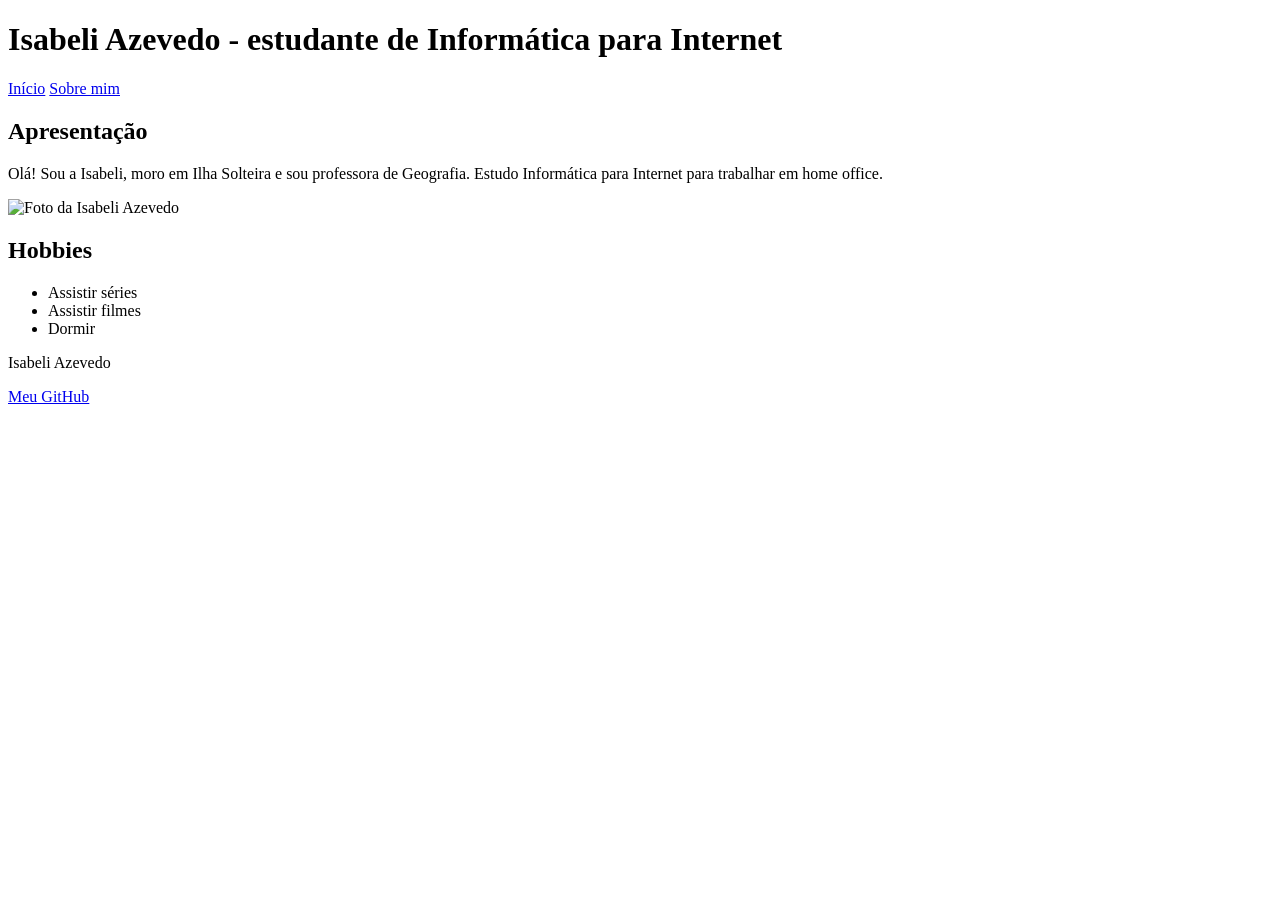
==== atividade-2/index.html @ 9f1c3a06 "Create index.html" ====
<!DOCTYPE html>
<html lang="pt-BR">
    <head>
        <meta charset="UTF-8">
        <title>Isabeli Azevedo</title>
    </head>
    <body>
        <header>
            <h1>Isabeli Azevedo - estudante de Informática para Internet</h1>
        </header>

        <nav>
            <a href="index.html">Início</a>
            <a href="sobre.html">Sobre mim</a>
        </nav>

        <main>
            <section>
                <h2>Apresentação</h2>
                <p>
                    Olá! Sou a Isabeli, moro em Ilha Solteira e sou professora de Geografia.
                    Estudo Informática para Internet para trabalhar em home office.
                </p>
                <img src="img/foto.jpg" alt="Foto da Isabeli Azevedo">
            </section>

            <section>
                <h2>Hobbies</h2>
                <ul>
                    <li>Assistir séries</li>
                    <li>Assistir filmes</li>
                    <li>Dormir</li>
                </ul>
            </section>
        </main>

        <footer>
            <p>Isabeli Azevedo</p>
            <a href="https://github.com/isabeliazevedo">Meu GitHub</a>
        </footer>
    </body>
</html>
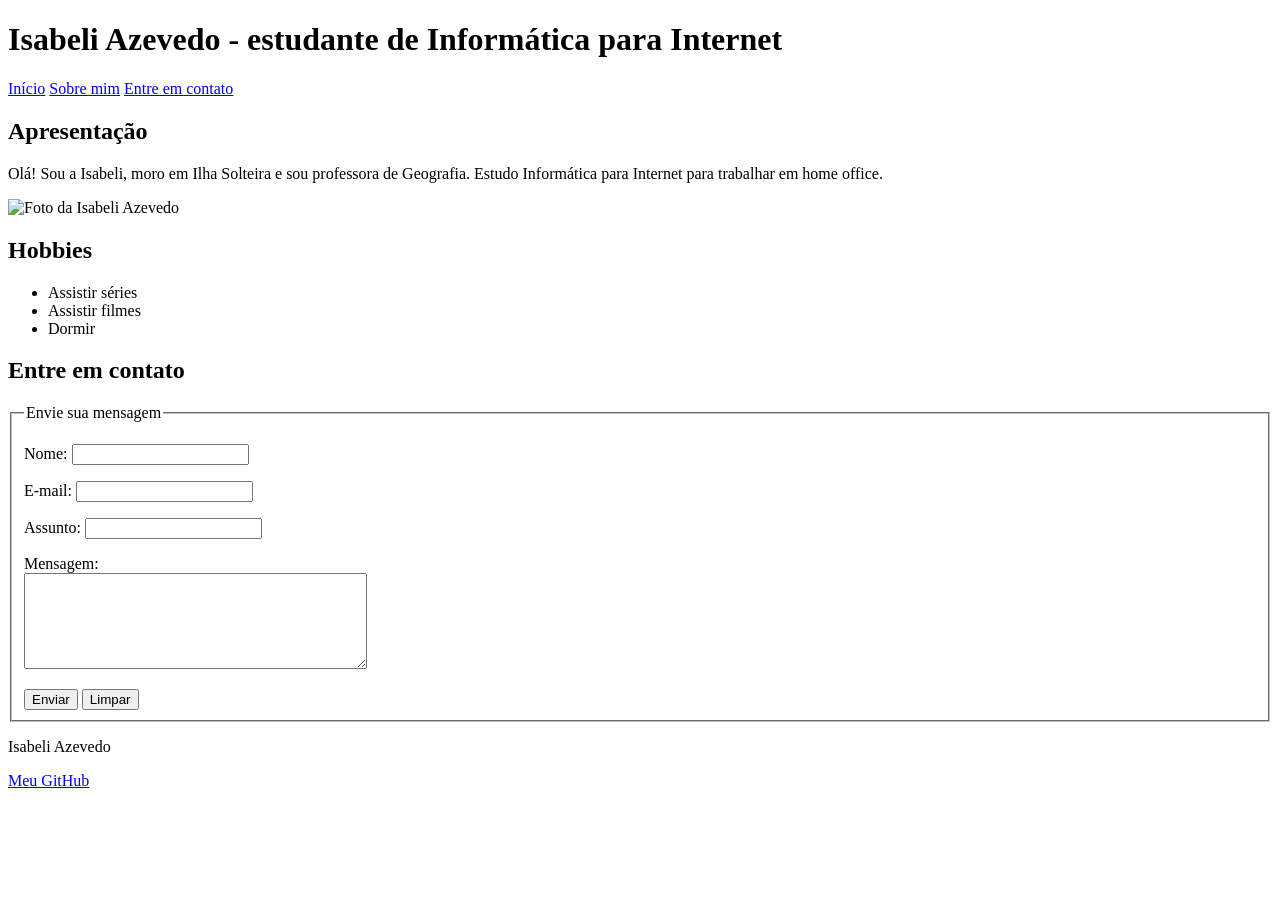
==== commit 7b8a7f39: "Add files via upload" ====
--- a/atividade-2/index.html
+++ b/atividade-2/index.html
@@ -1,7 +1,7 @@
 <!DOCTYPE html>
-<html lang="pt-BR">
-    <head>
-        <meta charset="UTF-8">
+<!-- saved from url=(0073)file:///C:/Users/isabe/Documents/Codex/2026-10-27/chat/outputs/index.html -->
+<html lang="pt-BR"><head><meta http-equiv="Content-Type" content="text/html; charset=UTF-8">
+        
         <title>Isabeli Azevedo</title>
     </head>
     <body>
@@ -10,8 +10,9 @@
         </header>
 
         <nav>
-            <a href="index.html">Início</a>
-            <a href="sobre.html">Sobre mim</a>
+            <a href="file:///C:/Users/isabe/Documents/Codex/2026-10-27/chat/outputs/index.html">Início</a>
+            <a href="file:///C:/Users/isabe/Documents/Codex/2026-10-27/chat/outputs/sobre.html">Sobre mim</a>
+            <a href="file:///C:/Users/isabe/Documents/Codex/2026-10-27/chat/outputs/index.html#contato">Entre em contato</a>
         </nav>
 
         <main>
@@ -21,7 +22,7 @@
                     Olá! Sou a Isabeli, moro em Ilha Solteira e sou professora de Geografia.
                     Estudo Informática para Internet para trabalhar em home office.
                 </p>
-                <img src="img/foto.jpg" alt="Foto da Isabeli Azevedo">
+                <img src="file:///C:/Users/isabe/Documents/Codex/2026-10-27/chat/outputs/img/foto.jpg" alt="Foto da Isabeli Azevedo">
             </section>
 
             <section>
@@ -32,11 +33,45 @@
                     <li>Dormir</li>
                 </ul>
             </section>
+
+            <section id="contato">
+                <h2>Entre em contato</h2>
+                <form method="get">
+                    <fieldset>
+                        <legend>Envie sua mensagem</legend>
+
+                        <p>
+                            <label for="nome">Nome:</label>
+                            <input type="text" id="nome" name="nome" required="">
+                        </p>
+
+                        <p>
+                            <label for="email">E-mail:</label>
+                            <input type="email" id="email" name="email" required="">
+                        </p>
+
+                        <p>
+                            <label for="assunto">Assunto:</label>
+                            <input type="text" id="assunto" name="assunto" required="">
+                        </p>
+
+                        <p>
+                            <label for="mensagem">Mensagem:</label><br>
+                            <textarea id="mensagem" name="mensagem" rows="6" cols="40" required=""></textarea>
+                        </p>
+
+                        <button type="submit">Enviar</button>
+                        <button type="reset">Limpar</button>
+                    </fieldset>
+                </form>
+            </section>
         </main>
 
         <footer>
             <p>Isabeli Azevedo</p>
             <a href="https://github.com/isabeliazevedo">Meu GitHub</a>
         </footer>
-    </body>
-</html>
+    
+
+
+</body></html>
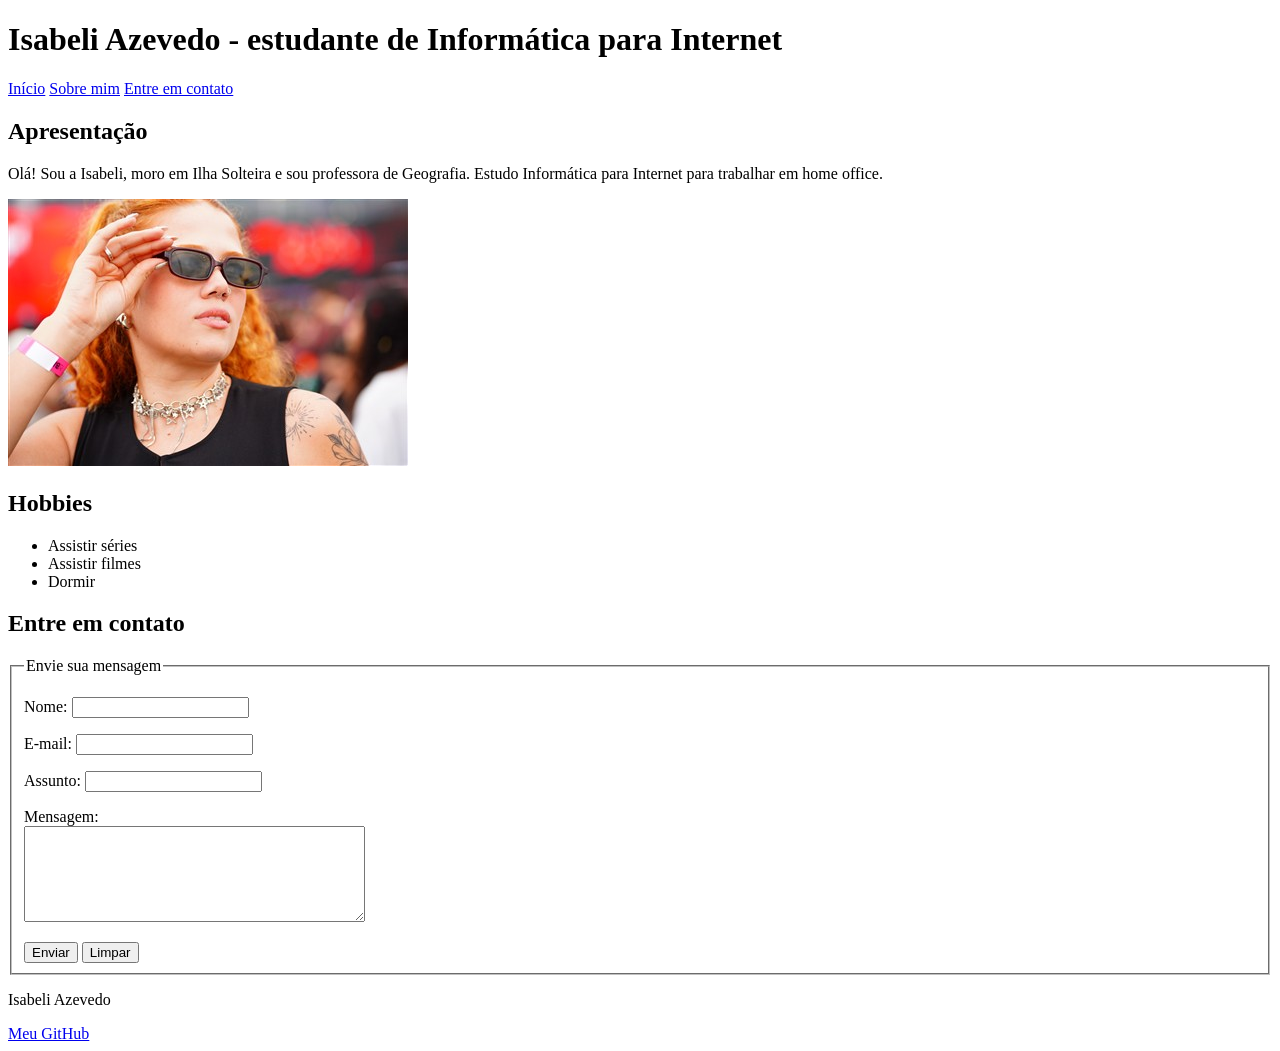
==== commit 34f48a61: "Corrige caminhos e organiza formulário de contato" ====
--- a/atividade-2/index.html
+++ b/atividade-2/index.html
@@ -1,7 +1,7 @@
 <!DOCTYPE html>
-<!-- saved from url=(0073)file:///C:/Users/isabe/Documents/Codex/2026-10-27/chat/outputs/index.html -->
-<html lang="pt-BR"><head><meta http-equiv="Content-Type" content="text/html; charset=UTF-8">
-        
+<html lang="pt-BR">
+    <head>
+        <meta charset="UTF-8">
         <title>Isabeli Azevedo</title>
     </head>
     <body>
@@ -10,9 +10,9 @@
         </header>
 
         <nav>
-            <a href="file:///C:/Users/isabe/Documents/Codex/2026-10-27/chat/outputs/index.html">Início</a>
-            <a href="file:///C:/Users/isabe/Documents/Codex/2026-10-27/chat/outputs/sobre.html">Sobre mim</a>
-            <a href="file:///C:/Users/isabe/Documents/Codex/2026-10-27/chat/outputs/index.html#contato">Entre em contato</a>
+            <a href="index.html">Início</a>
+            <a href="sobre.html">Sobre mim</a>
+            <a href="#contato">Entre em contato</a>
         </nav>
 
         <main>
@@ -22,7 +22,7 @@
                     Olá! Sou a Isabeli, moro em Ilha Solteira e sou professora de Geografia.
                     Estudo Informática para Internet para trabalhar em home office.
                 </p>
-                <img src="file:///C:/Users/isabe/Documents/Codex/2026-10-27/chat/outputs/img/foto.jpg" alt="Foto da Isabeli Azevedo">
+                <img src="img/foto.jpg" alt="Foto da Isabeli Azevedo">
             </section>
 
             <section>
@@ -42,36 +42,35 @@
 
                         <p>
                             <label for="nome">Nome:</label>
-                            <input type="text" id="nome" name="nome" required="">
+                            <input type="text" id="nome" name="nome" required>
                         </p>
 
                         <p>
                             <label for="email">E-mail:</label>
-                            <input type="email" id="email" name="email" required="">
+                            <input type="email" id="email" name="email" required>
                         </p>
 
                         <p>
                             <label for="assunto">Assunto:</label>
-                            <input type="text" id="assunto" name="assunto" required="">
+                            <input type="text" id="assunto" name="assunto" required>
                         </p>
 
                         <p>
                             <label for="mensagem">Mensagem:</label><br>
-                            <textarea id="mensagem" name="mensagem" rows="6" cols="40" required=""></textarea>
+                            <textarea id="mensagem" name="mensagem" rows="6" cols="40" required></textarea>
                         </p>
 
                         <button type="submit">Enviar</button>
                         <button type="reset">Limpar</button>
                     </fieldset>
                 </form>
-            </section>
+            </section>
         </main>
 
         <footer>
             <p>Isabeli Azevedo</p>
             <a href="https://github.com/isabeliazevedo">Meu GitHub</a>
         </footer>
-    
-
-
-</body></html>+    </body>
+</html>
+
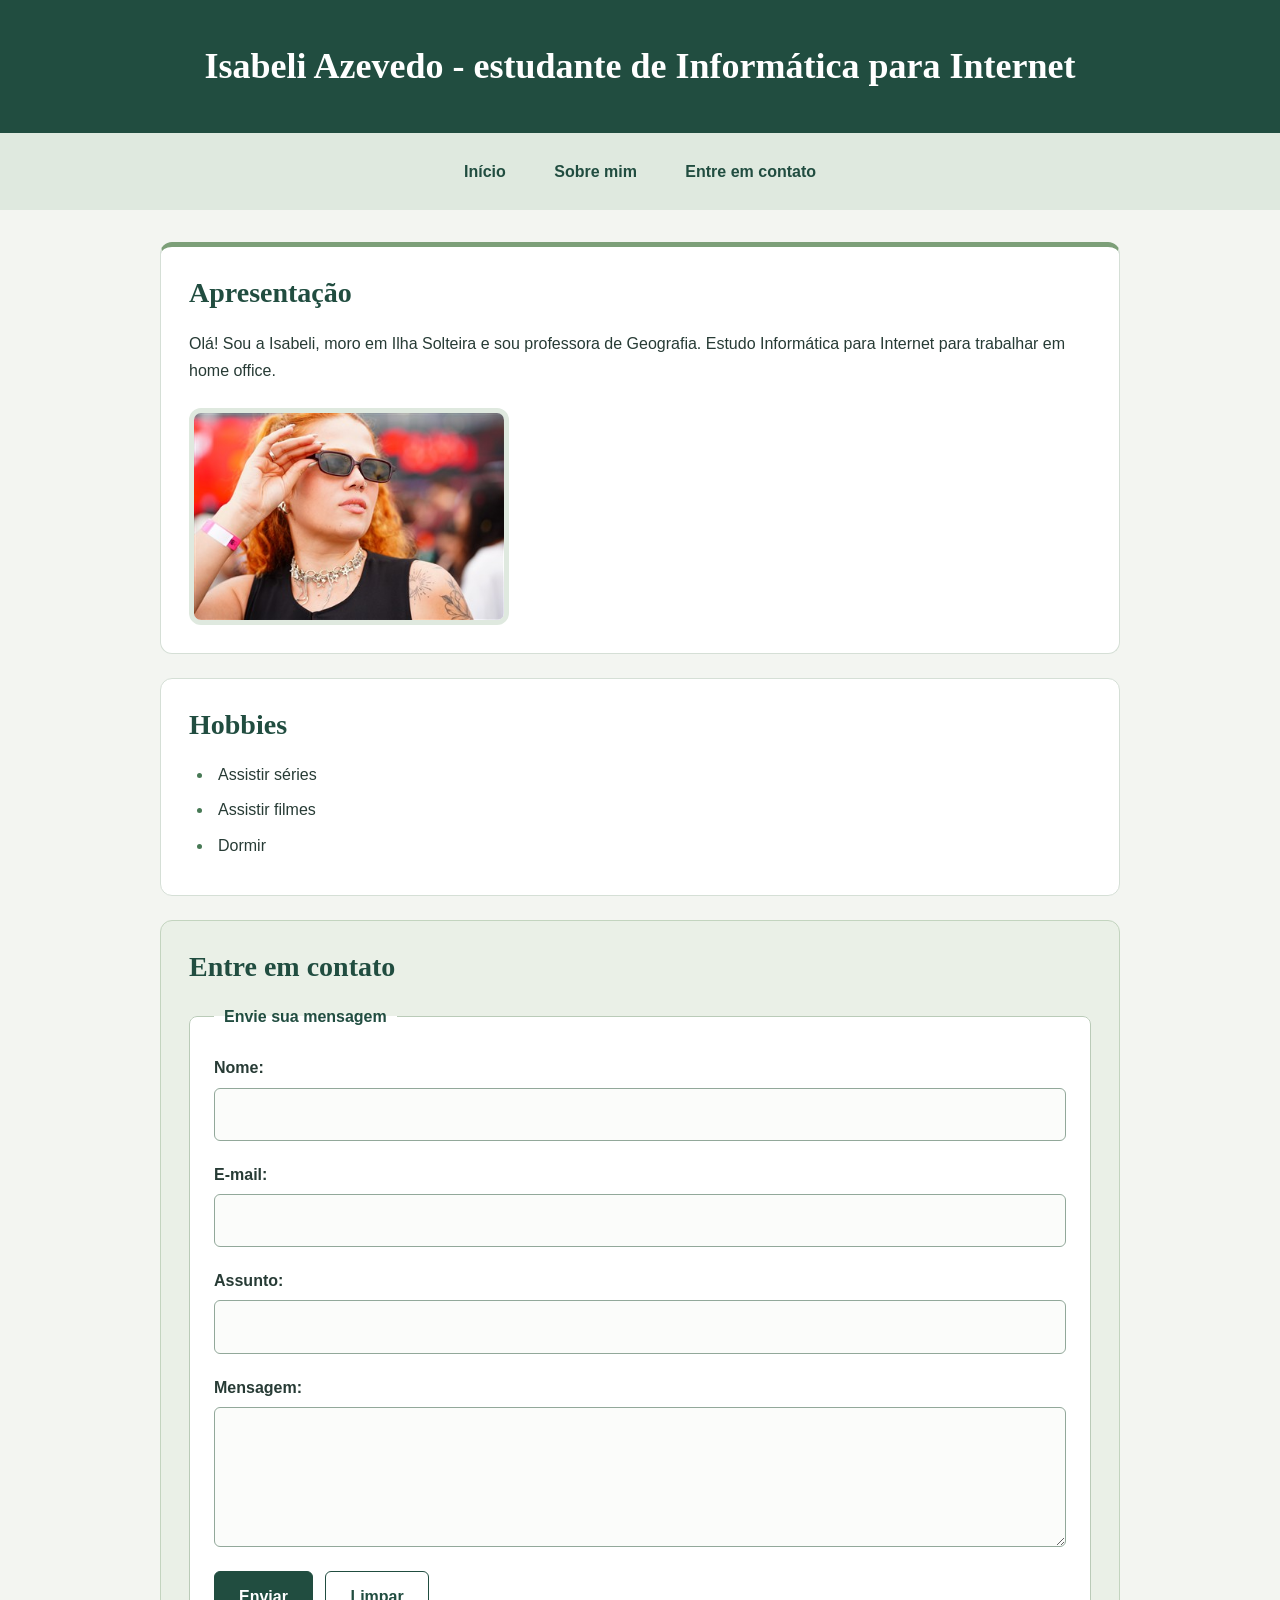
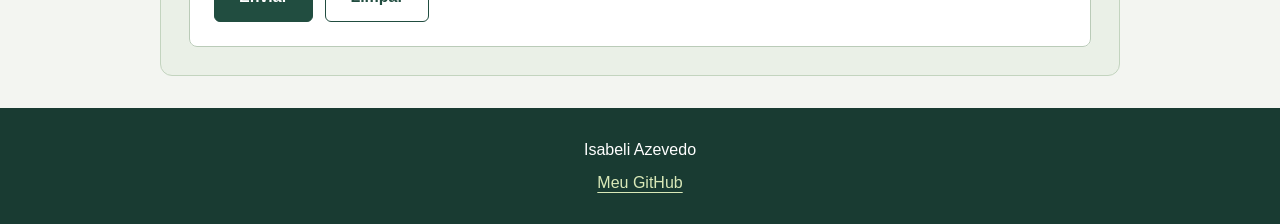
==== commit bf3e1365: "Aplica CSS externo à página pessoal e adiciona captura ao README" ====
--- a/atividade-2/index.html
+++ b/atividade-2/index.html
@@ -2,6 +2,8 @@
 <html lang="pt-BR">
     <head>
         <meta charset="UTF-8">
+        <meta name="viewport" content="width=device-width, initial-scale=1.0">
+        <link rel="stylesheet" href="style.css">
         <title>Isabeli Azevedo</title>
     </head>
     <body>
@@ -16,13 +18,13 @@
         </nav>
 
         <main>
-            <section>
+            <section class="apresentacao">
                 <h2>Apresentação</h2>
                 <p>
                     Olá! Sou a Isabeli, moro em Ilha Solteira e sou professora de Geografia.
                     Estudo Informática para Internet para trabalhar em home office.
                 </p>
-                <img src="img/foto.jpg" alt="Foto da Isabeli Azevedo">
+                <img class="foto-pessoal" src="img/foto.jpg" alt="Foto da Isabeli Azevedo">
             </section>
 
             <section>
@@ -56,7 +58,7 @@
                         </p>
 
                         <p>
-                            <label for="mensagem">Mensagem:</label><br>
+                            <label for="mensagem">Mensagem:</label>
                             <textarea id="mensagem" name="mensagem" rows="6" cols="40" required></textarea>
                         </p>
 
--- a/atividade-2/style.css
+++ b/atividade-2/style.css
@@ -0,0 +1,236 @@
+/* Base: fonte, cores e dimensões incluem o espaço das bordas. */
+* {
+    box-sizing: border-box;
+}
+
+html {
+    scroll-behavior: smooth;
+}
+
+body {
+    margin: 0;
+    background-color: #f3f5f1;
+    color: #273b35;
+    font-family: Arial, Helvetica, sans-serif;
+    font-size: 16px;
+    line-height: 1.7;
+}
+
+header {
+    padding: 44px 24px;
+    background-color: #214d40;
+    color: #ffffff;
+    text-align: center;
+}
+
+h1 {
+    max-width: 900px;
+    margin: 0 auto;
+    font-family: Georgia, 'Times New Roman', serif;
+    font-size: 36px;
+    font-weight: 700;
+    line-height: 1.25;
+    color: #ffffff;
+}
+
+h2 {
+    margin: 0 0 18px;
+    color: #214d40;
+    font-family: Georgia, 'Times New Roman', serif;
+    font-size: 28px;
+    line-height: 1.3;
+}
+
+nav {
+    padding: 15px 20px;
+    background-color: #dfe9df;
+    text-align: center;
+}
+
+a {
+    color: #255d49;
+    text-underline-offset: 4px;
+}
+
+nav a {
+    display: inline-block;
+    margin: 4px 8px;
+    padding: 6px 14px;
+    border-radius: 6px;
+    color: #214d40;
+    font-weight: 700;
+    text-decoration: none;
+}
+
+nav a:hover {
+    background-color: #214d40;
+    color: #ffffff;
+}
+
+main {
+    width: 92%;
+    max-width: 960px;
+    margin: 32px auto;
+}
+
+section {
+    margin-bottom: 24px;
+    padding: 28px;
+    border: 1px solid #d5dfd6;
+    border-radius: 12px;
+    background-color: #ffffff;
+}
+
+p {
+    margin: 0 0 20px;
+}
+
+.apresentacao {
+    border-top: 5px solid #7c9f78;
+}
+
+.foto-pessoal {
+    display: block;
+    width: 320px;
+    max-width: 100%;
+    height: auto;
+    margin-top: 24px;
+    border: 5px solid #dfe9df;
+    border-radius: 12px;
+}
+
+ul {
+    margin: 0;
+    padding-left: 24px;
+}
+
+li {
+    margin-bottom: 8px;
+    padding-left: 5px;
+}
+
+li::marker {
+    color: #477955;
+}
+
+#contato {
+    background-color: #eaf0e7;
+    border-color: #c3d4bf;
+}
+
+fieldset {
+    min-width: 0;
+    margin: 0;
+    padding: 24px;
+    border: 1px solid #bacbb8;
+    border-radius: 8px;
+    background-color: #ffffff;
+}
+
+legend {
+    padding: 0 10px;
+    color: #214d40;
+    font-weight: 700;
+}
+
+label {
+    display: block;
+    margin-bottom: 6px;
+    font-weight: 700;
+}
+
+input,
+textarea {
+    display: block;
+    width: 100%;
+    margin: 0;
+    padding: 12px;
+    border: 1px solid #92a89a;
+    border-radius: 6px;
+    background-color: #fbfcfa;
+    color: #273b35;
+    font: inherit;
+}
+
+textarea {
+    height: 140px;
+    resize: vertical;
+}
+
+input:focus,
+textarea:focus {
+    outline: 3px solid #c4dfbb;
+    border-color: #214d40;
+}
+
+button {
+    margin: 4px 8px 0 0;
+    padding: 11px 24px;
+    border: 1px solid #214d40;
+    border-radius: 6px;
+    background-color: #214d40;
+    color: #ffffff;
+    font: inherit;
+    font-weight: 700;
+    cursor: pointer;
+}
+
+button[type="reset"] {
+    background-color: #ffffff;
+    color: #214d40;
+}
+
+button:hover {
+    background-color: #15382d;
+    color: #ffffff;
+}
+
+a:focus-visible,
+button:focus-visible {
+    outline: 3px solid #a5bc65;
+    outline-offset: 4px;
+}
+
+footer {
+    padding: 28px 20px;
+    background-color: #193b32;
+    color: #ffffff;
+    text-align: center;
+}
+
+footer p {
+    margin-bottom: 6px;
+}
+
+footer a {
+    color: #d9e9b8;
+}
+
+footer a:hover {
+    color: #ffffff;
+}
+
+/* Ajustes para telas pequenas. */
+@media (max-width: 600px) {
+    header {
+        padding: 32px 20px;
+    }
+
+    h1 {
+        font-size: 28px;
+    }
+
+    h2 {
+        font-size: 25px;
+    }
+
+    section,
+    fieldset {
+        padding: 20px;
+    }
+
+    nav a {
+        margin: 3px 0;
+        padding: 6px 9px;
+    }
+}
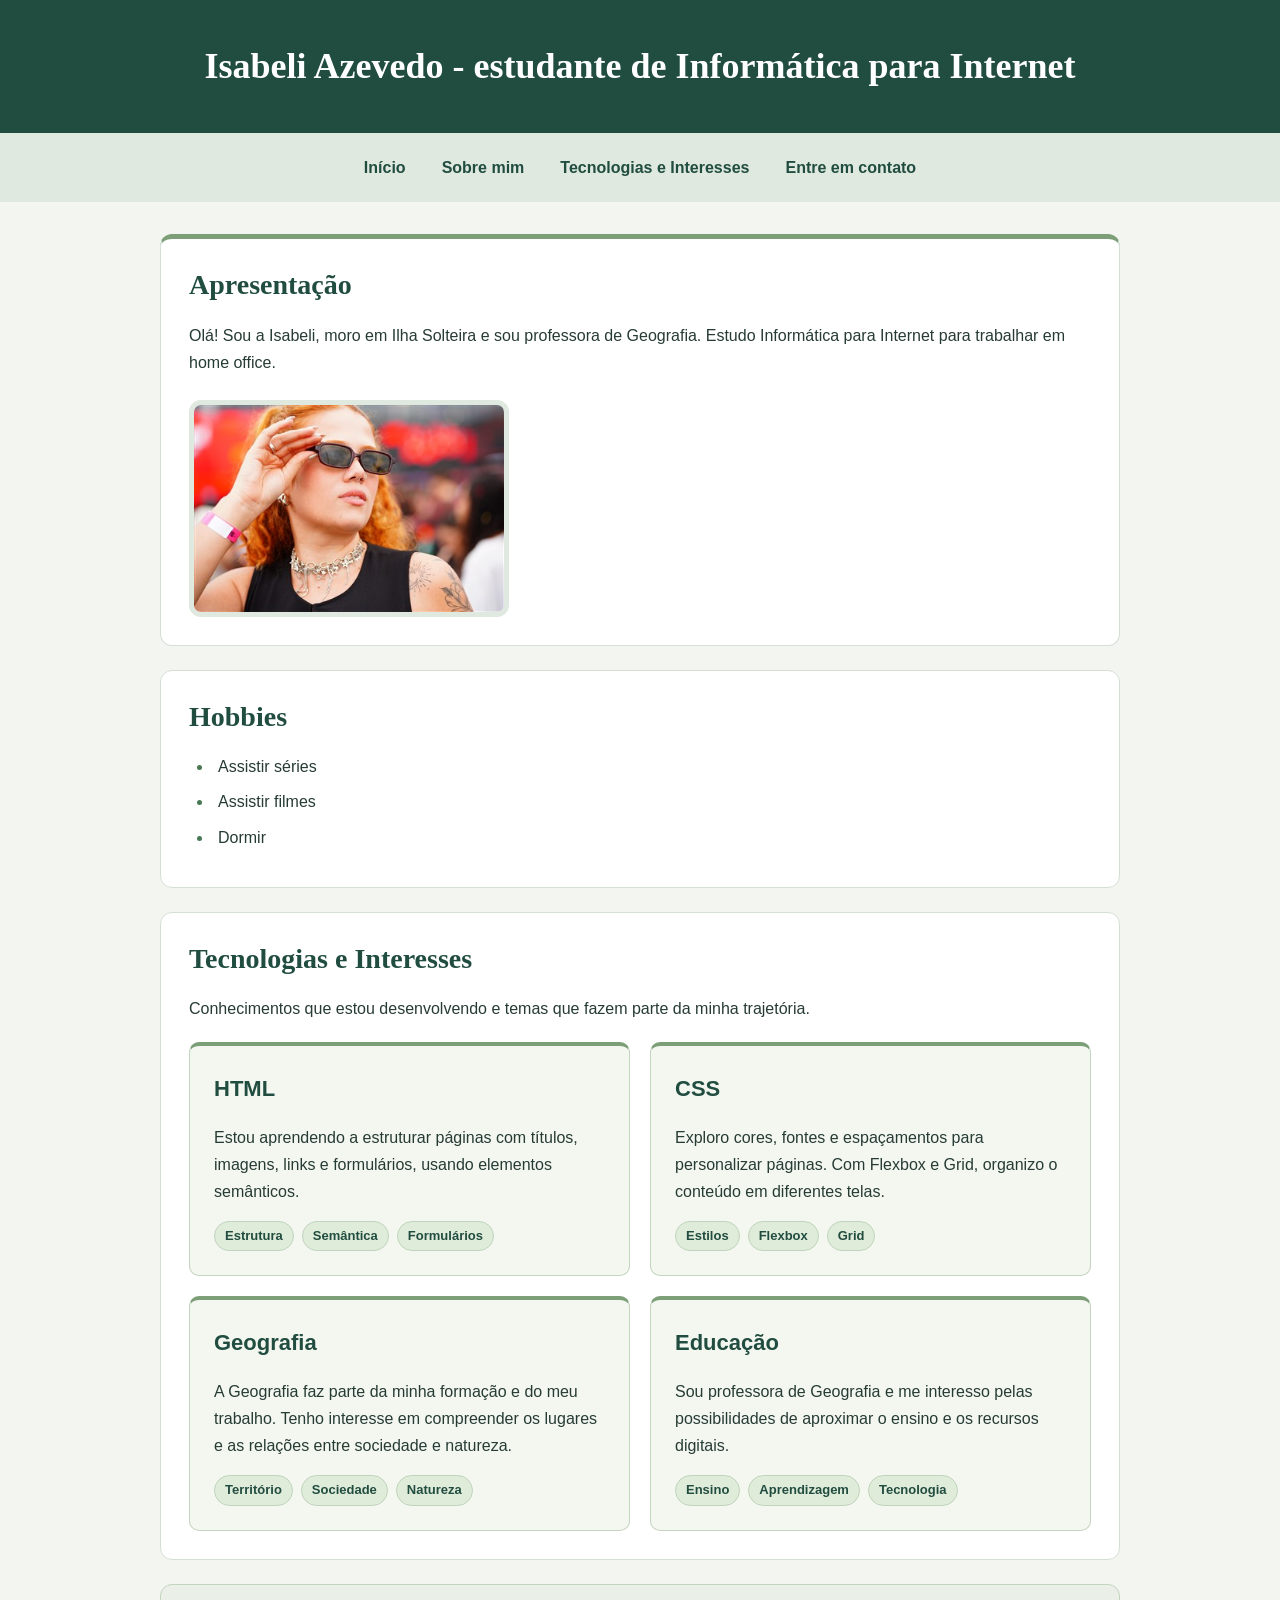
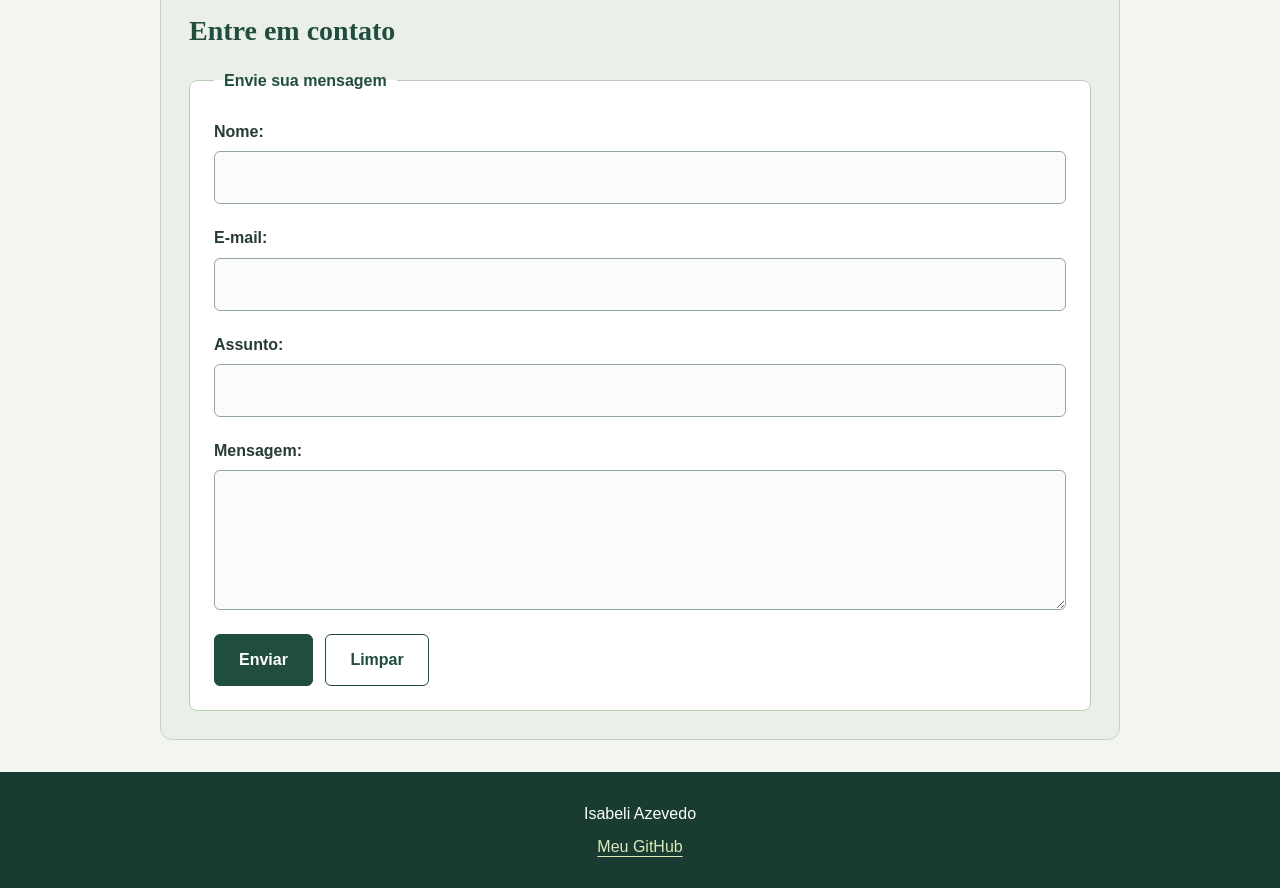
==== commit 300a0124: "Organiza página com Grid e adiciona cartões com Flexbox e tags" ====
--- a/atividade-2/index.html
+++ b/atividade-2/index.html
@@ -14,6 +14,7 @@
         <nav>
             <a href="index.html">Início</a>
             <a href="sobre.html">Sobre mim</a>
+            <a href="#tecnologias">Tecnologias e Interesses</a>
             <a href="#contato">Entre em contato</a>
         </nav>
 
@@ -36,6 +37,48 @@
                 </ul>
             </section>
 
+            <section id="tecnologias" aria-labelledby="titulo-tecnologias">
+                <h2 id="titulo-tecnologias">Tecnologias e Interesses</h2>
+                <p>Conhecimentos que estou desenvolvendo e temas que fazem parte da minha trajetória.</p>
+                <div class="grade-cartoes">
+                    <article class="cartao">
+                        <h3>HTML</h3>
+                        <p>Estou aprendendo a estruturar páginas com títulos, imagens, links e formulários, usando elementos semânticos.</p>
+                        <ul class="tags" aria-label="Tags de HTML">
+                            <li>Estrutura</li>
+                            <li>Semântica</li>
+                            <li>Formulários</li>
+                        </ul>
+                    </article>
+                    <article class="cartao">
+                        <h3>CSS</h3>
+                        <p>Exploro cores, fontes e espaçamentos para personalizar páginas. Com Flexbox e Grid, organizo o conteúdo em diferentes telas.</p>
+                        <ul class="tags" aria-label="Tags de CSS">
+                            <li>Estilos</li>
+                            <li>Flexbox</li>
+                            <li>Grid</li>
+                        </ul>
+                    </article>
+                    <article class="cartao">
+                        <h3>Geografia</h3>
+                        <p>A Geografia faz parte da minha formação e do meu trabalho. Tenho interesse em compreender os lugares e as relações entre sociedade e natureza.</p>
+                        <ul class="tags" aria-label="Tags de Geografia">
+                            <li>Território</li>
+                            <li>Sociedade</li>
+                            <li>Natureza</li>
+                        </ul>
+                    </article>
+                    <article class="cartao">
+                        <h3>Educação</h3>
+                        <p>Sou professora de Geografia e me interesso pelas possibilidades de aproximar o ensino e os recursos digitais.</p>
+                        <ul class="tags" aria-label="Tags de Educação">
+                            <li>Ensino</li>
+                            <li>Aprendizagem</li>
+                            <li>Tecnologia</li>
+                        </ul>
+                    </article>
+                </div>
+            </section>
             <section id="contato">
                 <h2>Entre em contato</h2>
                 <form method="get">
--- a/atividade-2/style.css
+++ b/atividade-2/style.css
@@ -234,3 +234,132 @@
         padding: 6px 9px;
     }
 }
+
+/* Grid estrutura as áreas da página em duas colunas. */
+body {
+    display: grid;
+    grid-template-columns: minmax(0, 1fr) minmax(0, 1fr);
+    min-height: 100vh;
+}
+
+header,
+nav,
+main,
+footer {
+    grid-column: 1 / -1;
+    min-width: 0;
+}
+
+header,
+footer {
+    display: grid;
+    justify-items: center;
+    align-content: center;
+}
+
+nav {
+    display: grid;
+    grid-template-columns: repeat(4, max-content);
+    justify-content: center;
+    align-items: center;
+    gap: 8px;
+}
+
+nav a {
+    margin: 0;
+}
+
+/* A apresentação ocupa duas colunas; o formulário também. */
+main {
+    display: grid;
+    grid-template-columns: repeat(2, minmax(0, 1fr));
+    gap: 24px;
+}
+
+main > section {
+    min-width: 0;
+    margin-bottom: 0;
+}
+
+.apresentacao,
+#tecnologias,
+#contato {
+    grid-column: 1 / -1;
+}
+
+main > section:not(.apresentacao):not(#tecnologias):not(#contato) {
+    grid-column: 1 / -1;
+}
+
+/* Grid distribui os quatro cartões em duas colunas. */
+.grade-cartoes {
+    display: grid;
+    grid-template-columns: repeat(2, minmax(0, 1fr));
+    gap: 20px;
+}
+
+/* Flexbox organiza o conteúdo de cada cartão verticalmente. */
+.cartao {
+    display: flex;
+    flex-direction: column;
+    justify-content: space-between;
+    align-items: flex-start;
+    gap: 16px;
+    min-width: 0;
+    padding: 24px;
+    border: 1px solid #c3d4bf;
+    border-top: 4px solid #7c9f78;
+    border-radius: 10px;
+    background-color: #f3f7f0;
+}
+
+.cartao h3 {
+    margin: 0;
+    color: #214d40;
+    font-size: 22px;
+}
+
+.cartao p {
+    flex-grow: 1;
+    margin: 0;
+}
+
+.tags {
+    display: flex;
+    flex-wrap: wrap;
+    align-items: center;
+    gap: 8px;
+    margin: auto 0 0;
+    padding: 0;
+    list-style: none;
+}
+
+.tags li {
+    margin: 0;
+    padding: 3px 10px;
+    border: 1px solid #c0d3bc;
+    border-radius: 20px;
+    background-color: #e0ecda;
+    color: #214d40;
+    font-size: 13px;
+    font-weight: 700;
+}
+
+@media (max-width: 760px) {
+    nav {
+        grid-template-columns: repeat(2, minmax(0, 1fr));
+    }
+
+    nav a {
+        overflow-wrap: anywhere;
+    }
+
+    .grade-cartoes,
+    main {
+        grid-template-columns: minmax(0, 1fr);
+    }
+
+    .cartao {
+        padding: 20px;
+    }
+}
